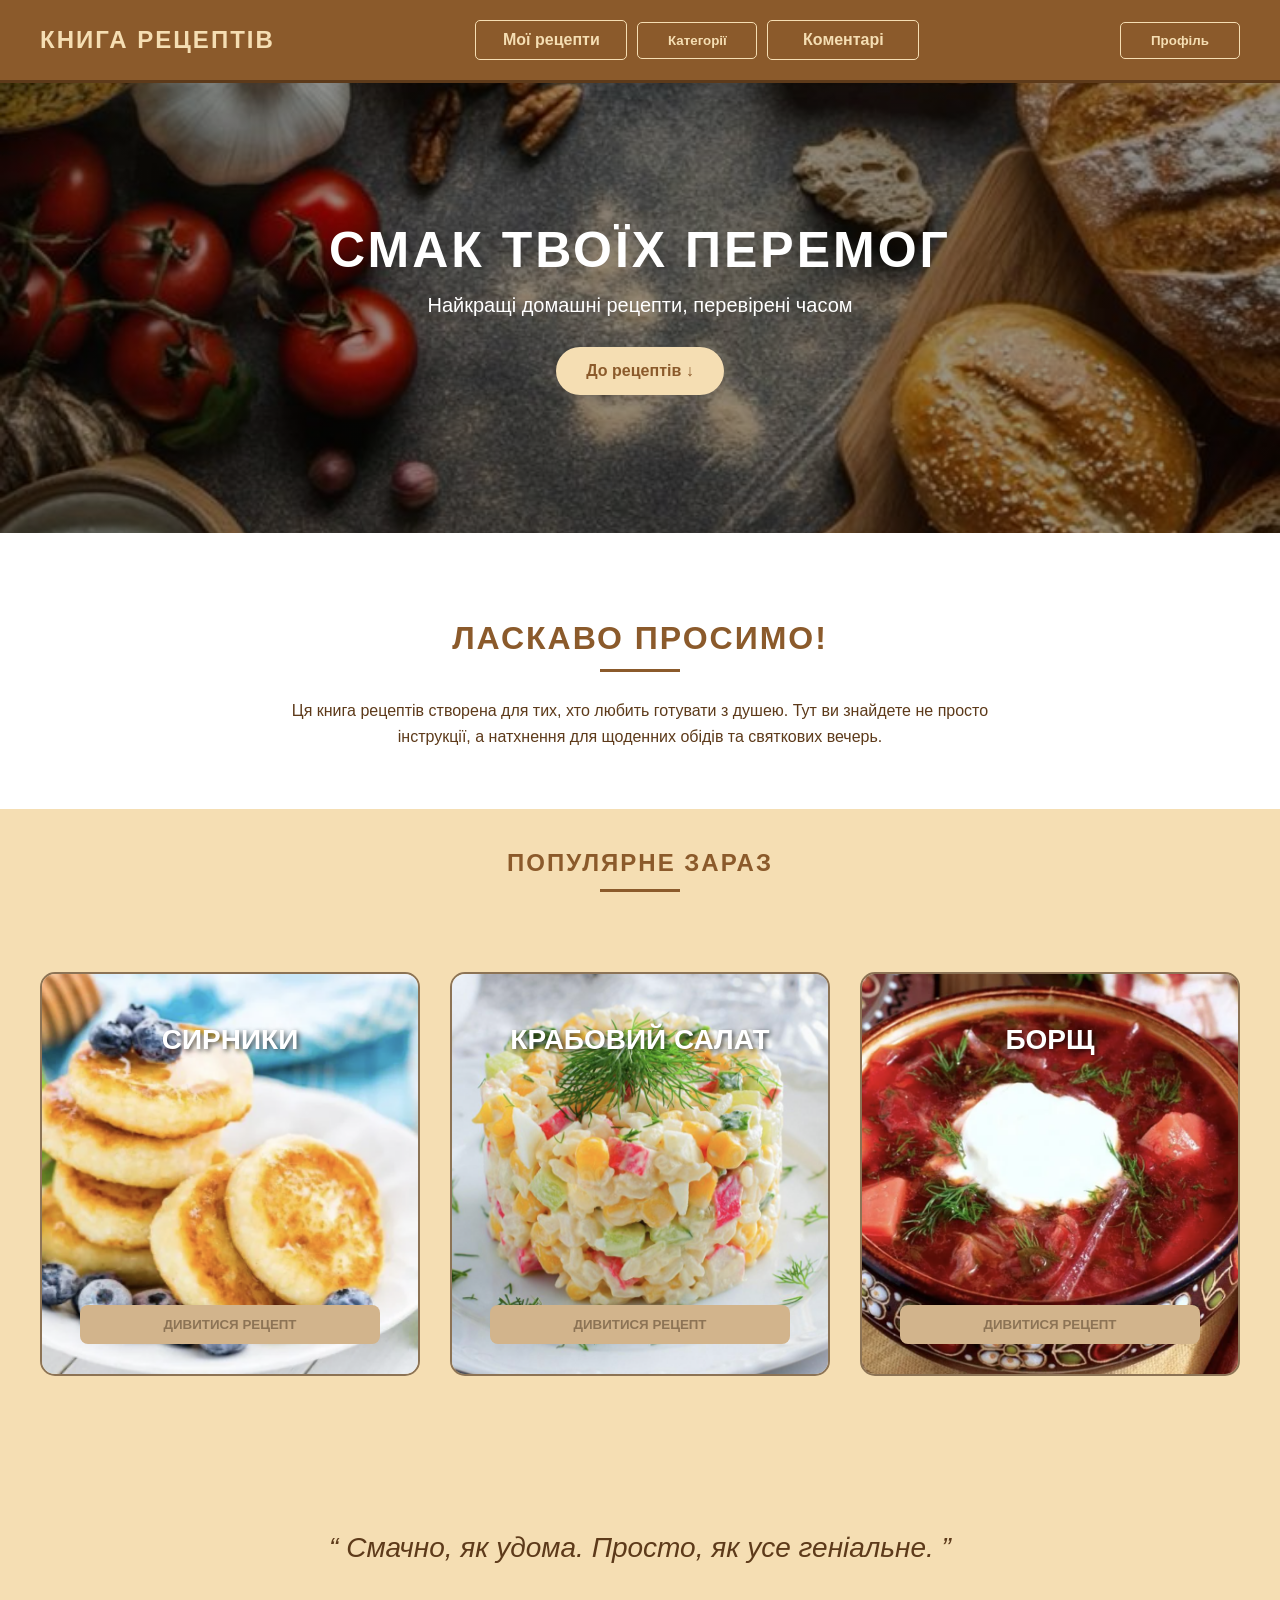
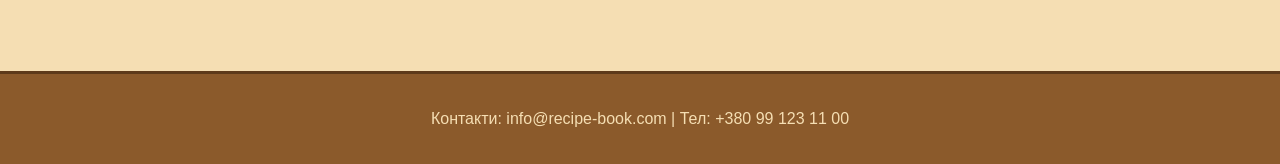
==== index.html @ e5ab32e4 "Add files via upload" ====
<!DOCTYPE html>
<html lang="uk">
<head>
    <meta name="viewport" content="width=device-width, initial-scale=1.0">
    <meta charset="UTF-8">
    <link rel="preconnect" href="https://fonts.googleapis.com">
    <link rel="preconnect" href="https://fonts.gstatic.com" crossorigin>
    <link href="https://fonts.googleapis.com/css2?family=Montserrat:wght@400;700&family=Playfair+Display:ital,wght@0,400..900;1,400..900&display=swap" rel="stylesheet">
    <link rel="stylesheet" href="style.css">
    <title>Кулінарна книга</title>
</head>
<body>
    <header class="header">
        <div class="logo">КНИГА РЕЦЕПТІВ</div>
    
        <nav class="nav">
            <a href="#recipes" class="nav-button">Мої рецепти</a>
            
            <div class="dropdown">
                <button class="dropbtn">Категорії</button>
                <div class="dropdown-content">
                    <a href="breakfast.html">Сніданки</a>
                    <a href="lunch.html">Обіди</a>
                    <a href="desserts.html">Десерти</a>
                    <a href="cold.html">Холодне</a>
                    <a href="drinks.html">Напої</a>
                </div>
            </div>
            
            <a href="#comments" class="nav-button">Коментарі</a>
        </nav>
    
        <div class="dropdown">
            <button class="dropbtn">Профіль</button>
            <div class="dropdown-content">
                <a href="#">Увійти</a>
                <a href="#">Зареєструватися</a>
            </div>
        </div>
    </header>

    <main>
        <section class="hero-section" style="background: linear-gradient(rgba(0,0,0,0.4), rgba(0,0,0,0.4)), url('img/main-bg.jpg') no-repeat center/cover; height: 450px; display: flex; flex-direction: column; justify-content: center; align-items: center; color: white; text-align: center;">
            <h1 style="font-size: 50px; text-transform: uppercase; letter-spacing: 3px; margin: 0;">Смак Твоїх Перемог</h1>
            <p style="font-size: 20px; margin: 15px 0 30px;">Найкращі домашні рецепти, перевірені часом</p>
            <a href="#recipes" style="background-color: #F5DEB3; color: #8B5A2B; padding: 15px 30px; text-decoration: none; font-weight: bold; border-radius: 30px; transition: 0.3s;">До рецептів ↓</a>
        </section>
    
        <section style="padding: 60px 20px; text-align: center; background-color: #fff;">
            <h2 style="color: #8B5A2B; font-size: 32px;">Ласкаво просимо!</h2>
            <p style="max-width: 700px; margin: 0 auto; color: #5d3a1a; line-height: 1.6;">
                Ця книга рецептів створена для тих, хто любить готувати з душею. 
                Тут ви знайдете не просто інструкції, а натхнення для щоденних обідів та святкових вечерь.
            </p>
        </section>
    
        <section id="recipes" style="padding: 20px 0 60px;">
            <h2 style="text-align: center; color: #8B5A2B; margin-bottom: 40px;">Популярне зараз</h2>
            <div class="recipe-grid">
                <div class="recipe-card">
                    <img src="img/sirniky.png" alt="Сирники" class="recipe-image">
                    <h3 class="recipe-title">СИРНИКИ</h3>
                    <button class="recipe-btn" onclick="openModal('sirnykyModal')">Дивитися рецепт</button>
                </div>
                
                <div class="recipe-card">
                    <img src="img/crab.png" alt="Крабовий" class="recipe-image">
                    <h3 class="recipe-title">КРАБОВИЙ САЛАТ</h3>
                    <button class="recipe-btn" onclick="openModal('crabModal')">Дивитися рецепт</button>
                </div>
    
                <div class="recipe-card">
                    <img src="img/borch.png" alt="Борщ" class="recipe-image">
                    <h3 class="recipe-title">БОРЩ</h3>
                    <button class="recipe-btn" onclick="openModal('borchModal')">Дивитися рецепт</button>
                </div>
            </div>
        </section>
    
        <section style="padding: 50px 20px; text-align: center; background: transparent;">
            <div style="max-width: 900px; margin: 0 auto; color: #5d3a1a;">
                <h3 style="font-style: italic; font-size: 28px; font-weight: 300; line-height: 1.6; margin: 0;">
                    &ldquo; Смачно, як удома. Просто, як усе геніальне. &rdquo;
                </h3>
            </div>
        </section>
    </main>

    <footer>
        <p>Контакти: info@recipe-book.com | Тел: +380 99 123 11 00</p>
    </footer>

    <div id="sirnykyModal" class="modal">
        <div class="modal-content">
          <span class="close-btn" onclick="closeModal('sirnykyModal')">&times;</span>
          <h2>Сирники</h2>
          <p><strong>Інгредієнти:</strong> 500г сиру, 1 яйце, 3 ст.л. борошна, 2 ст.л. цукру.</p>
          <p><strong>Приготування:</strong> Змішати всі інгредієнти, сформувати сирники та обсмажити на сковорідці до золотистої скоринки.</p>
        </div>
    </div>

    <div id="crabModal" class="modal">
        <div class="modal-content">
            <span class="close-btn" onclick="closeModal('crabModal')">&times;</span>
            <h2>Крабовий салат</h2>
            <p><strong>Інгредієнти:</strong> Крабові палички, кукурудза, яйця, рис, огірок, майонез.</p>
            <p><strong>Приготування:</strong> Наріжте інгредієнти кубиками, змішайте та заправте майонезом.</p>
        </div>
    </div>
    
    <div id="borchModal" class="modal">
        <div class="modal-content">
            <span class="close-btn" onclick="closeModal('borchModal')">&times;</span>
            <h2>Український Борщ</h2>
            <p><strong>Інгредієнти:</strong> М'ясо, буряк, капуста, картопля, морква, цибуля, томатна паста.</p>
            <p><strong>Приготування:</strong> Зваріть бульйон, додайте овочі. Буряк тушкуйте окремо з томатом для кольору.</p>
        </div>
    </div>

    <script src="script.js"></script>
</body>
</html>
---- style.css ----
html {
    scroll-behavior: smooth;
}

body {
    height: 100%;
    margin: 0;
    display: flex;
    flex-direction: column;
    background-color: #F5DEB3;
    font-family: 'Montserrat', sans-serif;
}

main {
    flex: 1;
}

img {
    max-width: 100%;
    height: auto;
}
* {
    font-family: Arial, sans-serif !important; 
    text-transform: none; 
}
h1, h2, h3, .recipe-title, .nav-button, .dropbtn, .recipe-btn {
    font-family: Arial, sans-serif !important;
    letter-spacing: normal
}
/*Шапка*/
.header {
    display: flex;
    justify-content: space-between;
    align-items: center;
    padding: 20px 40px;
    background-color: #8B5A2B;
    border-bottom: 3px solid #5d3a1a;
    position: sticky;
    top: 0;
    z-index: 1000;
}

.logo {
    color: #F5DEB3;
    font-size: 24px;
    font-weight: bold;
    letter-spacing: 2px;
}

.nav {
    display: flex;
    align-items: center;
    gap: 10px;
}

.nav-button, .dropbtn {
    background-color: transparent;
    border: 1px solid #F5DEB3;
    color: #F5DEB3;
    padding: 10px 15px;
    cursor: pointer;
    border-radius: 5px;
    font-weight: bold;
    text-decoration: none;
    transition: 0.3s;
    display: inline-block;
    min-width: 120px; 
    text-align: center; 
}

.nav-button:hover, .dropbtn:hover {
    background-color: #F5DEB3;
    color: #8B5A2B;
}

/* Доповнення */
.dropdown {
    position: relative;
    display: inline-block;
}

.dropdown-content {
    display: none;
    position: absolute;
    background-color: #fdf5e6;
    min-width: 160px;
    box-shadow: 0px 8px 16px rgba(0,0,0,0.2);
    z-index: 1;
    border-radius: 0 0 5px 5px;
}

.dropdown-content a {
    color: #8B5A2B;
    padding: 12px 16px;
    text-decoration: none;
    display: block;
    font-weight: bold;
}

.dropdown-content a:hover {
    background-color: #8B5A2B;
    color: #F5DEB3;
}

.dropdown:hover .dropdown-content {
    display: block;
}

/* Сітки та картки */
.recipe-grid {
    display: grid;
    grid-template-columns: repeat(3, 1fr); /* 3 картки в ряд */
    gap: 30px;
    padding: 40px;
    max-width: 1200px;
    margin: 0 auto;
}

.recipe-card {
    position: relative;
    height: 400px;
    border: 2px solid #8c7355;
    border-radius: 15px;
    overflow: hidden;
    background-color: #8c7355; /* Фон картки, якщо картинка не завантажиться */
}

.recipe-image {
    width: 100%;
    height: 100%;
    object-fit: cover; /* Ensuring image covers the area, not distorts */
}
.recipe-image-container {
    position: relative;
    width: 100%;
    height: 100%;
    overflow: hidden;
}
.recipe-image-container::before {
    content: '';
    position: absolute;
    top: 0;
    left: 0;
    width: 100%;
    height: 100%;
    background-color: black; 
    opacity: 0.7; 
    z-index: 1; 
}

.recipe-title {
    position: absolute;
    top: 50px;
    width: 100%;
    text-align: center;
    color: #fff; /* Білий колір тексту */
    font-size: 28px;
    text-transform: uppercase;
    font-family: Arial, sans-serif; /* Простий шрифт */
    text-shadow: 2px 2px 5px rgba(0,0,0,0.7); /* Тінь для кращої читабельності */
    margin: 0;
    z-index: 2; /* Place text above overlay */
}

.recipe-btn {
    position: absolute;
    bottom: 30px;
    left: 10%;
    width: 80%;
    background-color: #d2b48c;
    color: #8c7355;
    border: none;
    padding: 12px 0;
    border-radius: 8px;
    font-weight: bold;
    cursor: pointer;
    text-transform: uppercase;
    transition: 0.3s;
    z-index: 2; /* Place button above overlay */
}

.recipe-btn:hover {
    background-color: #8B5A2B;
    color: #F5DEB3;
    transform: scale(1.03);
}

.recipe-btn {
    transition: 0.3s; 
}

/* футер */
section {
    scroll-margin-top: 80px;
}

footer {
    background-color: #8B5A2B;
    color: #F5DEB3;
    text-align: center;
    padding: 20px;
    margin-top: 50px;
    border-top: 3px solid #5d3a1a;
}

/* мобільна версія */
@media (max-width: 768px) {
    .header { flex-direction: column; text-align: center; padding: 15px; }
    .nav { flex-direction: column; width: 100%; margin-top: 15px; }
    .recipe-grid { grid-template-columns: 1fr; } 
}

/* Приховане вікно */
.modal {
    display: none; 
    position: fixed; 
    z-index: 1000; 
    left: 0;
    top: 0;
    width: 100%;
    height: 100%;
    background-color: rgba(0,0,0,0.5); /* Затемнення фону */
  }
  
  /* Саме віконце */
  .modal-content {
    background-color: #F5DEB3; /* Твій фірмовий колір */
    margin: 15% auto;
    padding: 20px;
    border: 2px solid #8B5A2B;
    border-radius: 15px;
    width: 80%;
    max-width: 400px;
    position: relative;
  }
  
  /* Кнопка закриття */
  .close-btn {
    position: absolute;
    top: 10px;
    right: 15px;
    font-size: 25px;
    cursor: pointer;
    color: #8B5A2B;
  }
  section h2 {
    text-transform: uppercase;
    letter-spacing: 2px;
    position: relative;
    padding-bottom: 15px;
}

section h2::after {
    content: '';
    position: absolute;
    bottom: 0;
    left: 50%;
    transform: translateX(-50%);
    width: 80px;
    height: 3px;
    background-color: #8B5A2B;
}

/* Ефект для кнопок на головному банері */
.hero-section a:hover {
    background-color: #8B5A2B !important;
    color: #F5DEB3 !important;
    transform: scale(1.1);
}
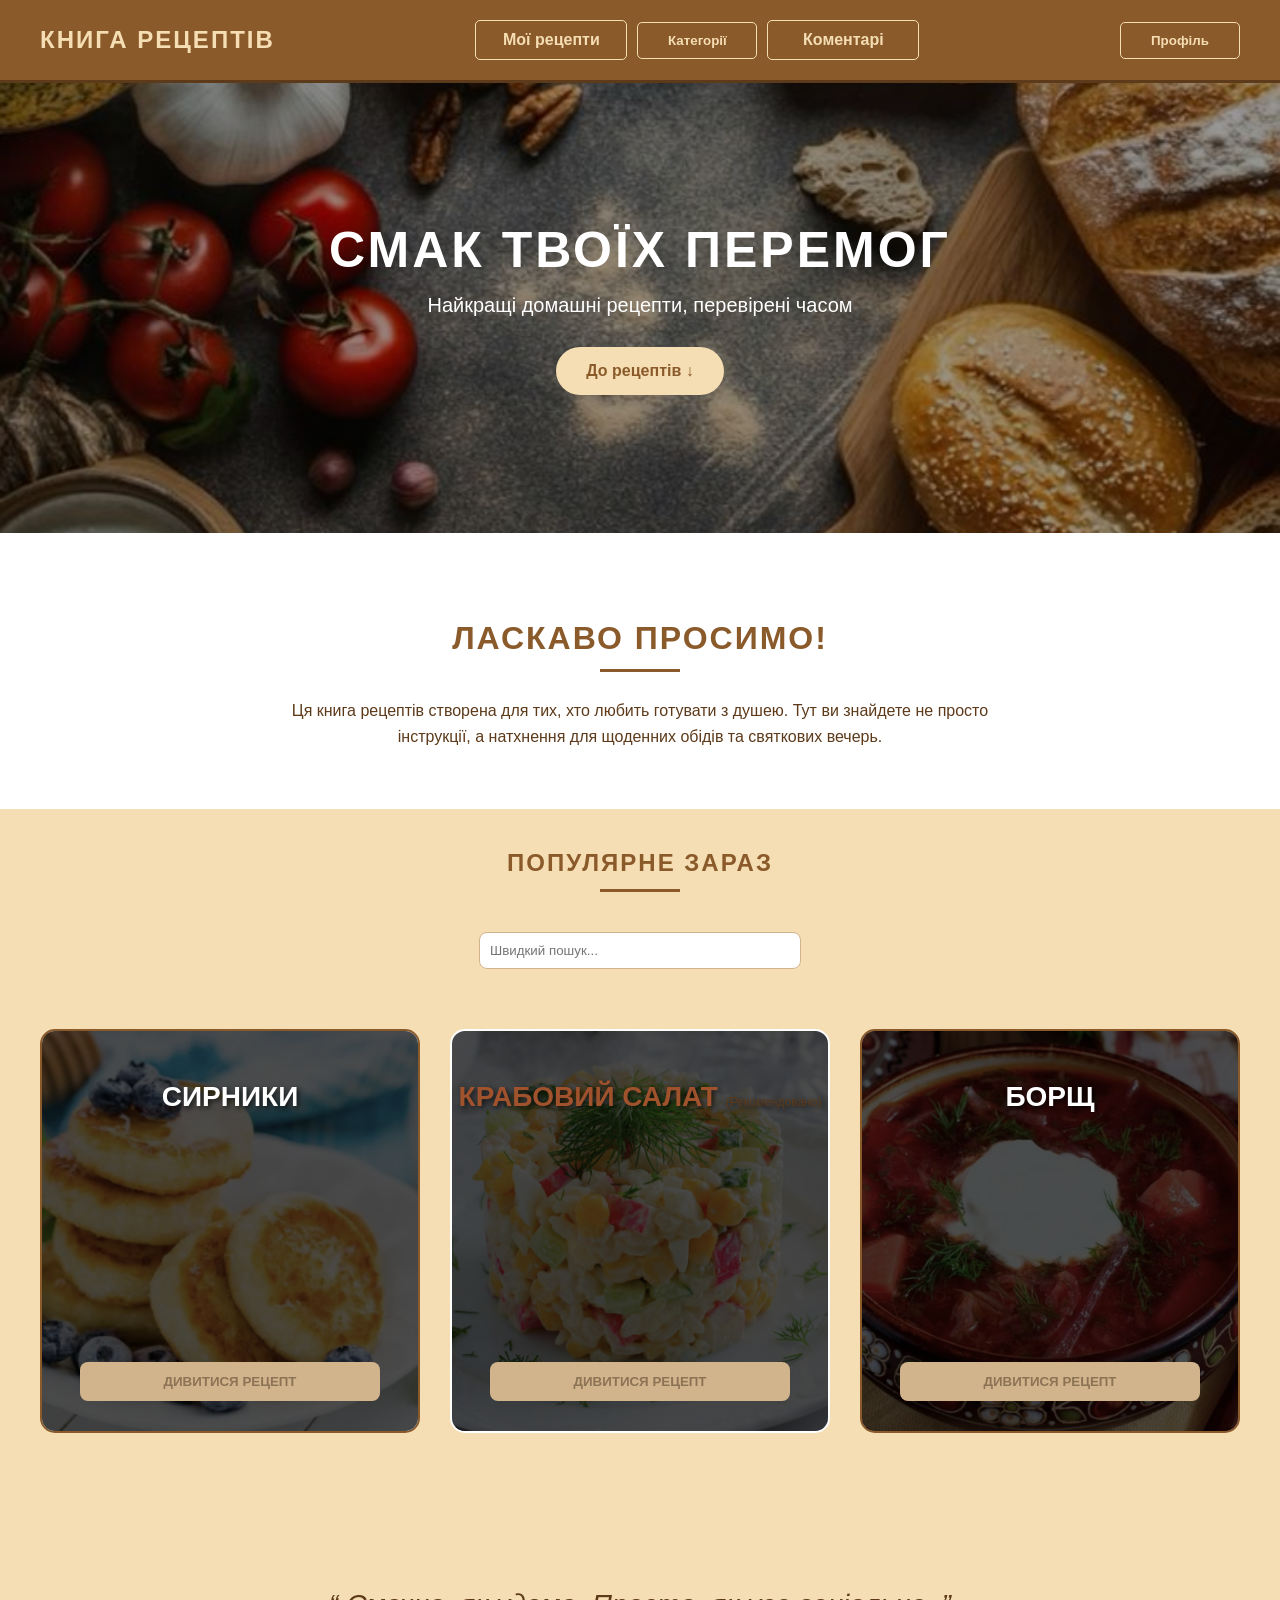
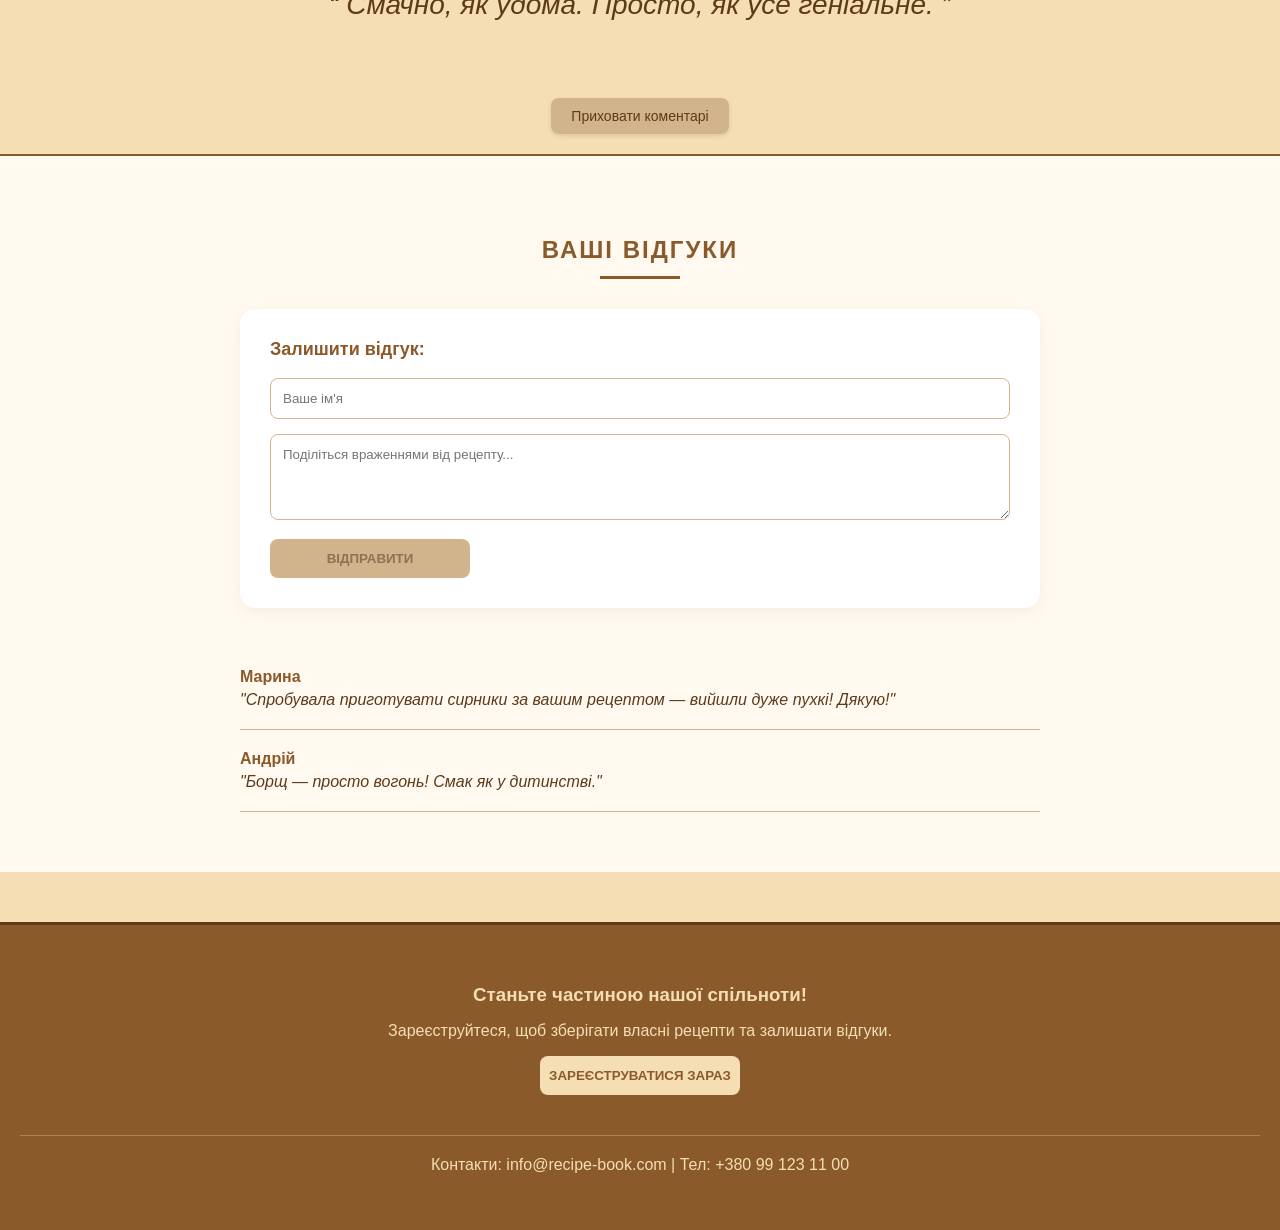
==== commit cebe4dbb: "Add files via upload" ====
--- a/index.html
+++ b/index.html
@@ -27,14 +27,14 @@
                 </div>
             </div>
             
-            <a href="#comments" class="nav-button">Коментарі</a>
+            <a href="index.html#comments" class="nav-button">Коментарі</a>
         </nav>
     
         <div class="dropdown">
             <button class="dropbtn">Профіль</button>
             <div class="dropdown-content">
-                <a href="#">Увійти</a>
-                <a href="#">Зареєструватися</a>
+                <a href="profile.html">Увійти</a> 
+                <a href="#registration">Зареєструватися</a>
             </div>
         </div>
     </header>
@@ -58,19 +58,19 @@
             <h2 style="text-align: center; color: #8B5A2B; margin-bottom: 40px;">Популярне зараз</h2>
             <div class="recipe-grid">
                 <div class="recipe-card">
-                    <img src="img/sirniky.png" alt="Сирники" class="recipe-image">
+                    <div class="recipe-image-container"><img src="img/sirniky.png" class="recipe-image"></div>
                     <h3 class="recipe-title">СИРНИКИ</h3>
                     <button class="recipe-btn" onclick="openModal('sirnykyModal')">Дивитися рецепт</button>
                 </div>
                 
                 <div class="recipe-card">
-                    <img src="img/crab.png" alt="Крабовий" class="recipe-image">
+                    <div class="recipe-image-container"><img src="img/crab.png" class="recipe-image"></div>
                     <h3 class="recipe-title">КРАБОВИЙ САЛАТ</h3>
                     <button class="recipe-btn" onclick="openModal('crabModal')">Дивитися рецепт</button>
                 </div>
     
                 <div class="recipe-card">
-                    <img src="img/borch.png" alt="Борщ" class="recipe-image">
+                    <div class="recipe-image-container"><img src="img/borch.png" class="recipe-image"></div>
                     <h3 class="recipe-title">БОРЩ</h3>
                     <button class="recipe-btn" onclick="openModal('borchModal')">Дивитися рецепт</button>
                 </div>
@@ -85,8 +85,41 @@
             </div>
         </section>
     </main>
-
-    <footer>
+    <div style="text-align: center; margin: 20px 0;">
+        <button id="toggleCommentsBtn" onclick="toggleComments()" class="comment-toggle-button">
+            Приховати коментарі
+        </button>
+    </div>
+    <section id="comments" style="padding: 60px 20px; background-color: #fff9f0; border-top: 2px solid #8B5A2B;">
+        <div style="max-width: 800px; margin: 0 auto;">
+            <h2 style="text-align: center; color: #8B5A2B; margin-bottom: 30px; font-family: Arial, sans-serif;">ВАШІ ВІДГУКИ</h2>
+    
+            <div style="background: white; padding: 30px; border-radius: 15px; box-shadow: 0 4px 15px rgba(0,0,0,0.05); margin-bottom: 40px;">
+                <h3 style="color: #8B5A2B; margin-top: 0; font-size: 18px;">Залишити відгук:</h3>
+                <form id="commentForm">
+                    <input type="text" placeholder="Ваше ім'я" style="width: 100%; padding: 12px; margin-bottom: 15px; border: 1px solid #d2b48c; border-radius: 8px; box-sizing: border-box;">
+                    <textarea placeholder="Поділіться враженнями від рецепту..." rows="4" style="width: 100%; padding: 12px; margin-bottom: 15px; border: 1px solid #d2b48c; border-radius: 8px; box-sizing: border-box; resize: vertical;"></textarea>
+                    <button type="button" class="recipe-btn" style="position: static; width: 200px; cursor: pointer;">Відправити</button>
+                </form>
+            </div>
+    
+            <div id="commentsList">
+                <div style="border-bottom: 1px solid #d2b48c; padding: 20px 0;">
+                    <strong style="color: #8B5A2B; font-size: 16px;">Марина</strong>
+                    <p style="color: #5d3a1a; margin: 5px 0 0; font-style: italic;">"Спробувала приготувати сирники за вашим рецептом — вийшли дуже пухкі! Дякую!"</p>
+                </div>
+                <div style="border-bottom: 1px solid #d2b48c; padding: 20px 0;">
+                    <strong style="color: #8B5A2B; font-size: 16px;">Андрій</strong>
+                    <p style="color: #5d3a1a; margin: 5px 0 0; font-style: italic;">"Борщ — просто вогонь! Смак як у дитинстві."</p>
+                </div>
+            </div>
+        </div>
+    </section>
+    <footer id="registration" style="padding: 40px 20px; text-align: center; background-color: #8B5A2B; color: #F5DEB3;">
+        <h3 style="margin-bottom: 10px;">Станьте частиною нашої спільноти!</h3>
+        <p>Зареєструйтеся, щоб зберігати власні рецепти та залишати відгуки.</p>
+        <button class="recipe-btn" style="position: static; background-color: #F5DEB3; color: #8B5A2B; width: 200px; margin-bottom: 20px;">Зареєструватися зараз</button>
+        <hr style="border: 0; border-top: 1px solid rgba(245, 222, 179, 0.3); margin: 20px 0;">
         <p>Контакти: info@recipe-book.com | Тел: +380 99 123 11 00</p>
     </footer>
 
--- a/style.css
+++ b/style.css
@@ -192,6 +192,23 @@
 /* футер */
 section {
     scroll-margin-top: 80px;
+}
+.comment-toggle-button {
+    background-color: #d2b48c;
+    color: #5d3a1a;
+    border: none;
+    padding: 10px 20px;
+    border-radius: 8px;
+    font-family: Arial, sans-serif;
+    font-size: 14px;
+    cursor: pointer;
+    transition: all 0.3s ease; 
+    box-shadow: 0 2px 5px rgba(0,0,0,0.1);
+}
+.comment-toggle-button:hover {
+    background-color: #cda079; 
+    transform: translateY(-2px); 
+    box-shadow: 0 4px 8px rgba(0,0,0,0.15);
 }
 
 footer {
